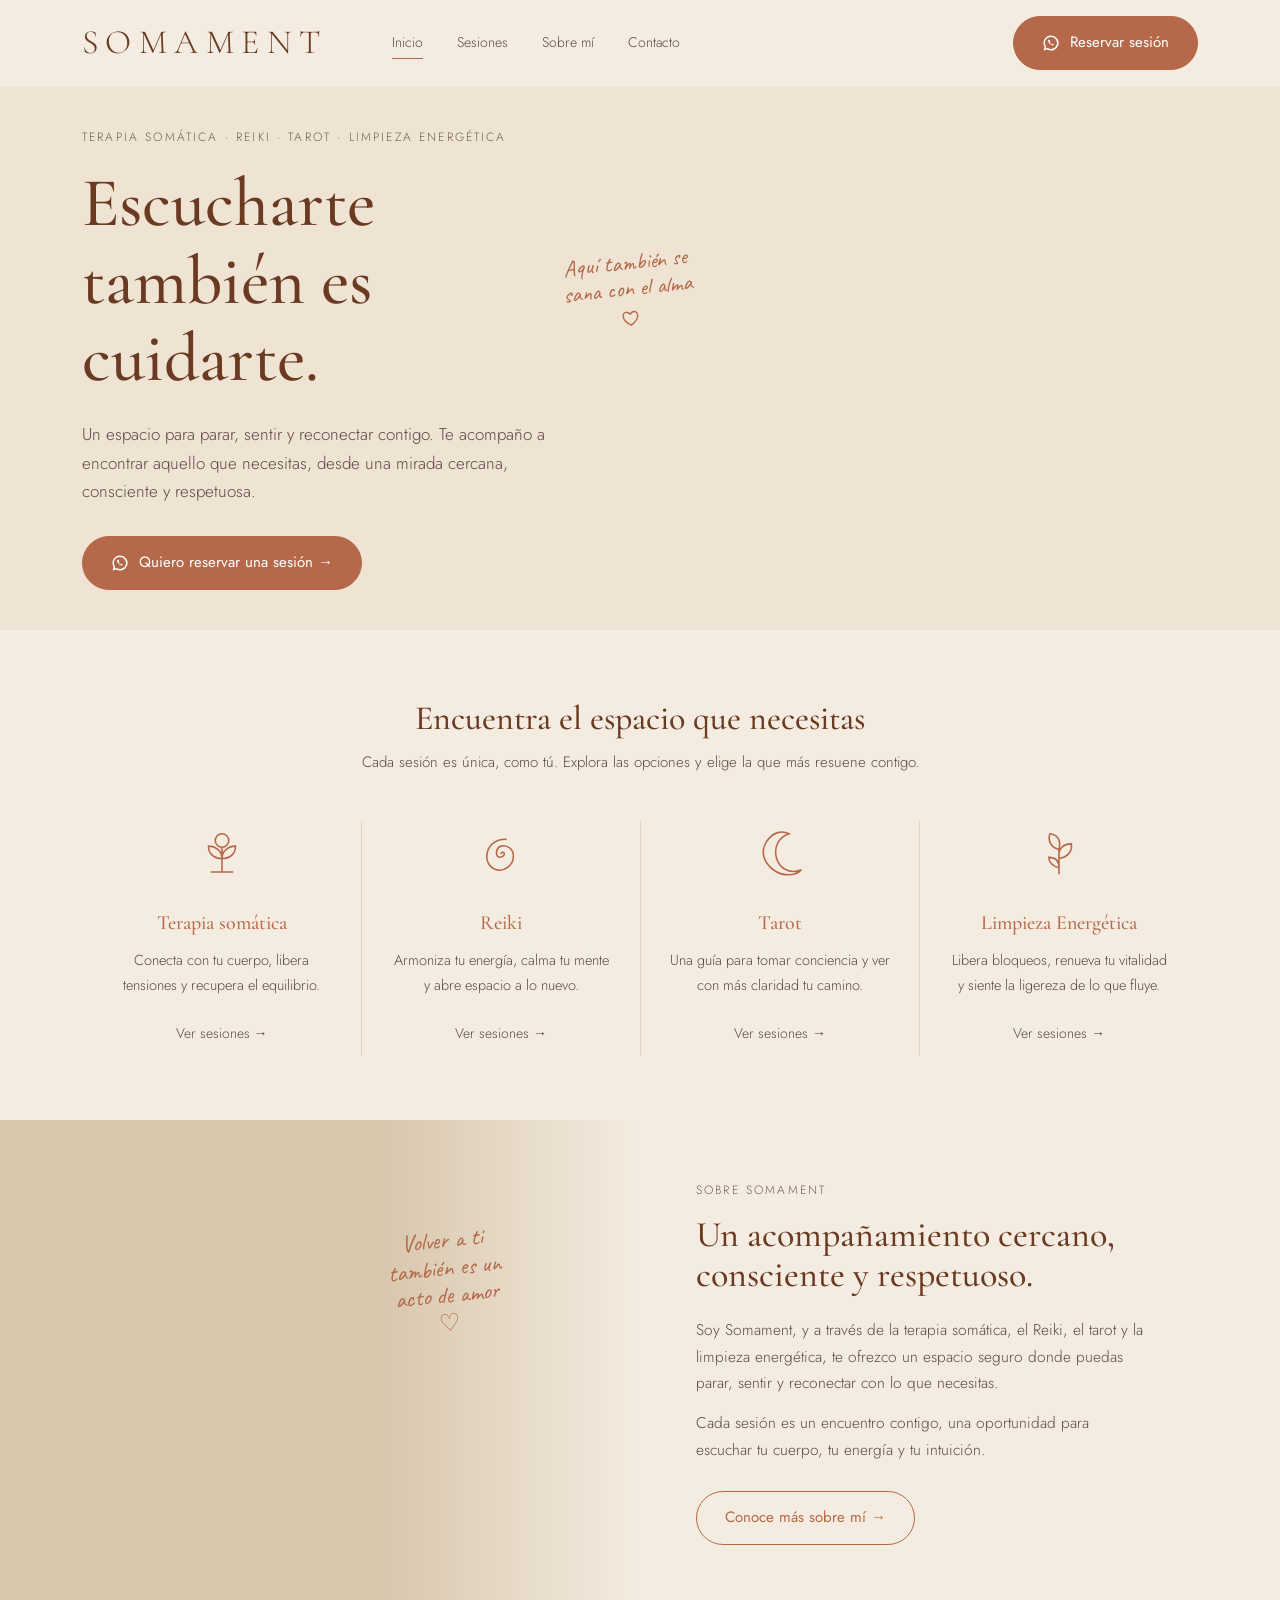
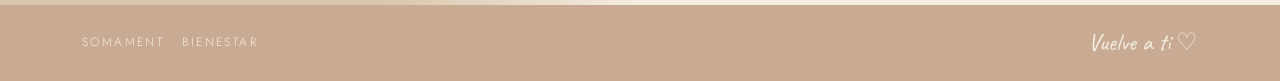
==== index.html @ cbf7655a "Add files via upload" ====
<!DOCTYPE html>
<html lang="es">
<head>
  <meta charset="utf-8">
  <meta name="viewport" content="width=device-width, initial-scale=1">
  <title>Somament</title>
  <link rel="preconnect" href="https://fonts.googleapis.com">
  <link href="https://fonts.googleapis.com/css2?family=Caveat:wght@400;500&family=Cormorant+Garamond:ital,wght@0,400;0,500;1,400&family=Jost:wght@300;400&display=swap" rel="stylesheet">
  <link rel="stylesheet" href="style.css">
</head>
<body class="page-home" data-page="home">
  <header class="site-header" id="header"></header>
  <main id="app"></main>
  <footer class="site-footer" id="footer"></footer>
  <script src="content.js"></script>
  <script src="site.js"></script>
</body>
</html>
---- style.css ----
/* ========= COLORS & FONTS - change here to restyle everything ========= */
:root {
  --bg: #f4ece0;
  --bg-soft: #efe3d3;
  --text: #5b4a40;
  --heading: #6a3a22;
  --accent: #b5694a;          /* buttons & links (home, terracotta) */
  --accent-dark: #9a5438;
  --line: #e2d3c0;
  --font-serif: "Cormorant Garamond", Georgia, serif;
  --font-sans: "Jost", "Helvetica Neue", Arial, sans-serif;
  --font-script: "Caveat", cursive;
}
/* The session pages use the green theme */
body.page-session, body.page-about, body.page-contact {
  --bg: #f6f0e3;
  --bg-soft: #efe6d6;
  --heading: #4a4a3a;
  --accent: #5f6140;
  --accent-dark: #4a4c30;
  --line: #ddd2bd;
}

* { box-sizing: border-box; margin: 0; padding: 0; }
html { scroll-behavior: smooth; }
body { background: var(--bg); color: var(--text); font-family: var(--font-sans); font-weight: 300; line-height: 1.7; font-size: 16px; }
img { max-width: 100%; display: block; }
a { color: inherit; text-decoration: none; }
h1, h2, h3 { font-family: var(--font-serif); font-weight: 500; color: var(--heading); line-height: 1.12; }
.wrap { max-width: 1180px; margin: 0 auto; padding: 0 32px; }
.eyebrow { font-size: 12px; letter-spacing: .18em; text-transform: uppercase; opacity: .85; }
.script { font-family: var(--font-script); color: var(--accent); }

/* ---------- Header ---------- */
.site-header { background: var(--bg); position: sticky; top: 0; z-index: 20; border-bottom: 1px solid transparent; }
.site-header .wrap { display: flex; align-items: center; justify-content: space-between; height: 86px; gap: 24px; }
.logo { font-family: var(--font-serif); color: var(--heading); font-size: 34px; letter-spacing: .22em; line-height: 1; }
.logo small { display: block; font-family: var(--font-sans); font-size: 11px; letter-spacing: .2em; margin-top: 4px; opacity: .8; }
.nav { display: flex; gap: 34px; flex: 1; margin-left: 40px; }
.nav a { font-size: 14px; padding: 4px 0; border-bottom: 1px solid transparent; }
.nav a.active, .nav a:hover { border-color: var(--accent); }
.menu-toggle { display: none; background: none; border: 0; font-size: 28px; color: var(--heading); cursor: pointer; }

/* ---------- Buttons ---------- */
.btn { display: inline-flex; align-items: center; gap: 10px; background: var(--accent); color: #fff; padding: 13px 28px; border-radius: 999px; font-size: 15px; font-weight: 400; border: 1px solid var(--accent); transition: background .2s; cursor: pointer; }
.btn:hover { background: var(--accent-dark); }
.btn svg { width: 18px; height: 18px; fill: currentColor; }
.btn.outline { background: transparent; color: var(--accent); }
.btn.outline:hover { background: var(--accent); color: #fff; }

/* ---------- Hero ---------- */
.hero { position: relative; overflow: hidden; background: var(--bg-soft); }
.hero .wrap { display: grid; grid-template-columns: 1fr 1fr; align-items: center; min-height: 540px; position: relative; z-index: 2; }
.hero-text { padding: 40px 0; max-width: 520px; }
.hero h1 { font-size: clamp(40px, 5.4vw, 74px); margin: 18px 0 22px; }
body.page-session .hero h1 { font-size: clamp(34px, 4vw, 54px); }
.hero p { font-size: 17px; max-width: 470px; margin-bottom: 30px; }
.hero-img { position: absolute; top: 0; right: 0; bottom: 0; width: 62%; background-size: cover; background-position: center top; background-color: #d9c7ae; z-index: 1; }
.hero-img::before { content: ""; position: absolute; inset: 0; background: linear-gradient(90deg, var(--bg-soft) 0%, rgba(239,227,211,0) 45%); }
.hero-quote { position: absolute; right: 7%; top: 28%; width: 130px; text-align: center; font-size: 23px; line-height: 1.15; transform: rotate(-6deg); z-index: 3; }
.hero-quote svg { width: 22px; height: 22px; stroke: currentColor; fill: none; stroke-width: 1.5; margin-top: 4px; }

/* Hero image modes (set "imageStyle" in content.js) */
.hero.has-bg { background-size: cover; background-position: center; }
/* "full": the picture is one wide photo that fills the whole hero */
.hero.style-full .hero-img { width: 100%; background-position: center right; }
.hero.style-full .hero-img::before { display: none; }
/* "cutout": a woman PNG with transparent background, placed over the background */
.hero.style-cutout .hero-img { width: 56%; background-color: transparent; background-size: contain; background-repeat: no-repeat; background-position: 55% bottom; }
.hero.style-cutout .hero-img::before { display: none; }
.hero.style-cutout .hero-quote { right: auto; left: 44%; top: 30%; }
@media (max-width: 860px) {
  .hero.style-full .hero-img { height: 340px; background-position: 75% center; }
  .hero.style-cutout .hero-img { width: 100%; height: 360px; background-position: center bottom; }
}

/* ---------- Home: session cards ---------- */
.sessions { padding: 70px 0 64px; text-align: center; }
.sessions h2 { font-size: 34px; }
.sessions .sub { font-size: 15px; margin: 12px 0 46px; }
.cards { display: grid; grid-template-columns: repeat(auto-fit, minmax(210px, 1fr)); }
.card { padding: 6px 28px 10px; border-left: 1px solid var(--line); text-align: center; }
.card:first-child { border-left: 0; }
.card .icon svg { width: 54px; height: 54px; stroke: var(--accent); fill: none; stroke-width: 1.4; margin: 0 auto 22px; }
.card h3 { font-size: 20px; color: var(--accent); margin-bottom: 14px; }
.card p { font-size: 14.5px; margin-bottom: 22px; }
.card a { font-size: 14px; }
.card a:hover { color: var(--accent); }

/* ---------- About block ---------- */
.about { display: grid; grid-template-columns: 1fr 1fr; min-height: 420px; }
.about-img { background-size: cover; background-position: center; background-color: #d9c7ae; position: relative; }
.about-img::after { content: ""; position: absolute; inset: 0; background: linear-gradient(90deg, rgba(244,236,224,0) 60%, var(--bg) 100%); }
.about-img .script { position: absolute; left: 58%; top: 22%; width: 150px; font-size: 24px; line-height: 1.15; text-align: center; transform: rotate(-6deg); z-index: 2; }
.about-text { padding: 60px 56px; align-self: center; max-width: 560px; }
.about-text h2 { font-size: 36px; margin: 14px 0 22px; }
.about-text p { margin-bottom: 14px; font-size: 15.5px; }
.about-text .btn { margin-top: 14px; }

/* ---------- Session page ---------- */
.session { padding: 56px 0; }
.session .wrap { display: grid; grid-template-columns: 1fr 1fr; gap: 56px; align-items: center; }
.session-img { height: 100%; min-height: 380px; max-height: 480px; border-radius: 4px; background-size: cover; background-position: center; background-color: #d9c7ae; }
.session h2 { font-size: 44px; margin: 8px 0 14px; }
.session .quote { font-family: var(--font-serif); font-style: italic; font-size: 20px; color: var(--heading); opacity: .85; margin-bottom: 20px; line-height: 1.35; }
.session p { margin-bottom: 14px; font-size: 15.5px; }
.meta { display: flex; gap: 28px; align-items: center; padding: 14px 0; margin: 8px 0; border-bottom: 1px solid var(--line); font-size: 14px; }
.meta span { display: inline-flex; align-items: center; gap: 8px; }
.meta svg { width: 18px; height: 18px; stroke: var(--accent); fill: none; stroke-width: 1.4; }
.prices { font-size: 18px; margin: 14px 0 18px; }
.prices b { font-weight: 500; color: var(--heading); }
.prices .dot { margin: 0 12px; }
.special { display: flex; gap: 12px; align-items: flex-start; font-size: 13.5px; margin-top: 18px; max-width: 460px; }
.special svg { width: 26px; height: 26px; flex: none; stroke: var(--accent); fill: none; stroke-width: 1.3; }

/* ---------- About band (session pages) ---------- */
.band { background: var(--bg-soft); }
.band .wrap { display: grid; grid-template-columns: 1fr 1.3fr; gap: 0; align-items: stretch; padding: 0; max-width: none; }
.band-img { min-height: 270px; background-size: cover; background-position: center; background-color: #d9c7ae; }
.band-body { display: grid; grid-template-columns: 1.4fr 1fr; gap: 40px; padding: 40px 56px; align-items: center; }
.band-body h2 { font-size: 34px; margin: 6px 0 12px; }
.band-body p { font-size: 14px; margin-bottom: 10px; }
.band-body .script { font-size: 22px; margin-top: 10px; line-height: 1.2; }
.highlights { border-left: 1px solid var(--line); padding-left: 36px; display: grid; gap: 22px; }
.highlights div { display: flex; align-items: center; gap: 14px; font-size: 13.5px; line-height: 1.3; }
.highlights svg { width: 36px; height: 36px; flex: none; stroke: var(--accent); fill: none; stroke-width: 1.3; }

/* ---------- Text pages ---------- */
.page { padding: 80px 0; }
.page .narrow { max-width: 720px; }
.page h1 { font-size: 50px; margin-bottom: 20px; }
.page p { margin-bottom: 16px; font-size: 17px; }
.page .links { display: flex; gap: 16px; flex-wrap: wrap; margin-top: 28px; }

/* ---------- Footer ---------- */
.site-footer { background: #9a9c7c; color: #f4efe2; }
body:not(.page-session):not(.page-about):not(.page-contact) .site-footer { background: #c9ab93; }
.site-footer .wrap { display: flex; justify-content: space-between; align-items: center; height: 76px; }
.site-footer .txt { font-size: 12px; letter-spacing: .2em; }
.site-footer .script { color: #f4efe2; font-size: 24px; }

/* ---------- Mobile ---------- */
@media (max-width: 860px) {
  .wrap { padding: 0 20px; }
  .menu-toggle { display: block; }
  .nav { display: none; position: absolute; top: 86px; left: 0; right: 0; background: var(--bg); flex-direction: column; gap: 4px; padding: 16px 24px 24px; margin: 0; border-bottom: 1px solid var(--line); }
  .nav.open { display: flex; }
  .header-book { display: none; }
  .hero .wrap { grid-template-columns: 1fr; min-height: 0; }
  .hero { display: flex; flex-direction: column-reverse; }
  .hero-img { position: relative; width: 100%; height: 320px; }
  .hero-img::before { background: linear-gradient(0deg, var(--bg-soft) 0%, rgba(0,0,0,0) 40%); }
  .hero-quote { display: none; }
  .about, .session .wrap, .band .wrap, .band-body { grid-template-columns: 1fr; }
  .about-img { min-height: 300px; }
  .about-text, .band-body { padding: 36px 24px; }
  .card { border-left: 0; border-top: 1px solid var(--line); padding: 28px 10px; }
  .card:first-child { border-top: 0; }
  .highlights { border-left: 0; padding-left: 0; }
  .session { padding: 36px 0; }
  .session h2 { font-size: 36px; }
}
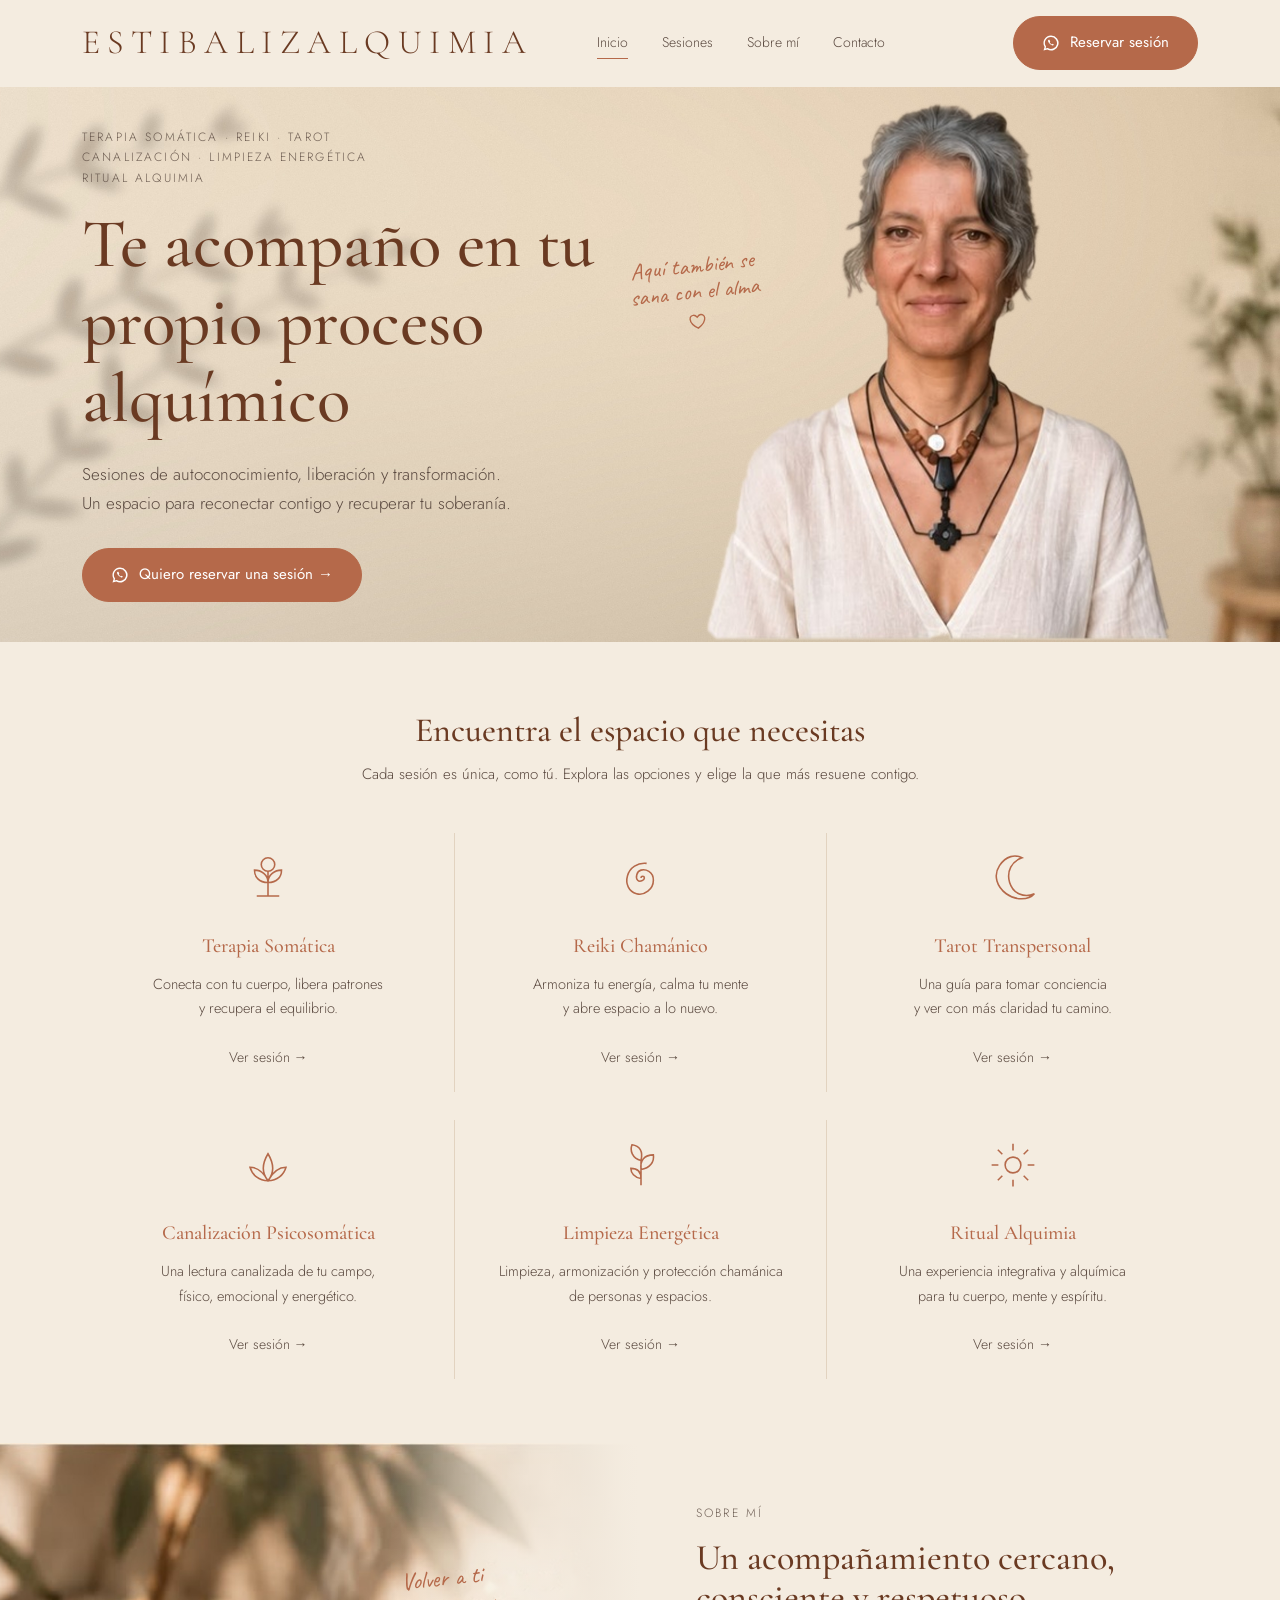
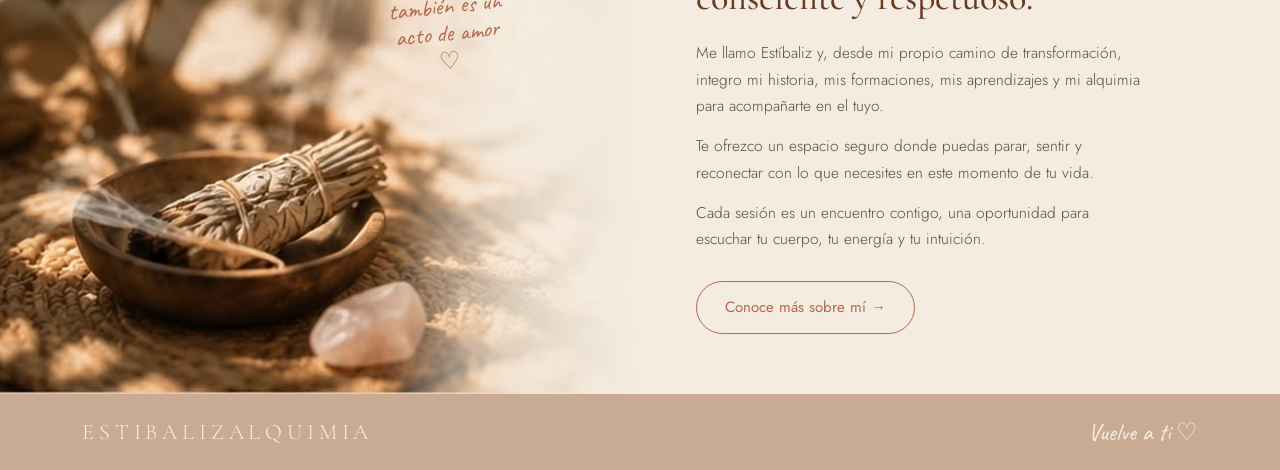
==== commit e1f2134a: "Add files via upload" ====
--- a/index.html
+++ b/index.html
@@ -3,7 +3,7 @@
 <head>
   <meta charset="utf-8">
   <meta name="viewport" content="width=device-width, initial-scale=1">
-  <title>Somament</title>
+  <title>ESTIBALIZALQUIMIA</title>
   <link rel="preconnect" href="https://fonts.googleapis.com">
   <link href="https://fonts.googleapis.com/css2?family=Caveat:wght@400;500&family=Cormorant+Garamond:ital,wght@0,400;0,500;1,400&family=Jost:wght@300;400&display=swap" rel="stylesheet">
   <link rel="stylesheet" href="style.css">
--- a/style.css
+++ b/style.css
@@ -53,7 +53,7 @@
 .hero .wrap { display: grid; grid-template-columns: 1fr 1fr; align-items: center; min-height: 540px; position: relative; z-index: 2; }
 .hero-text { padding: 40px 0; max-width: 520px; }
 .hero h1 { font-size: clamp(40px, 5.4vw, 74px); margin: 18px 0 22px; }
-body.page-session .hero h1 { font-size: clamp(34px, 4vw, 54px); }
+body.page-session .hero h1, body.page-about .hero h1 { font-size: clamp(34px, 4vw, 54px); }
 .hero p { font-size: 17px; max-width: 470px; margin-bottom: 30px; }
 .hero-img { position: absolute; top: 0; right: 0; bottom: 0; width: 62%; background-size: cover; background-position: center top; background-color: #d9c7ae; z-index: 1; }
 .hero-img::before { content: ""; position: absolute; inset: 0; background: linear-gradient(90deg, var(--bg-soft) 0%, rgba(239,227,211,0) 45%); }
@@ -68,24 +68,37 @@
 /* "cutout": a woman PNG with transparent background, placed over the background */
 .hero.style-cutout .hero-img { width: 56%; background-color: transparent; background-size: contain; background-repeat: no-repeat; background-position: 55% bottom; }
 .hero.style-cutout .hero-img::before { display: none; }
-.hero.style-cutout .hero-quote { right: auto; left: 44%; top: 30%; }
+.hero.style-cutout .hero-quote { right: auto; left: max(44%, calc(50% - 10px)); top: 30%; }
 @media (max-width: 860px) {
   .hero.style-full .hero-img { height: 340px; background-position: 75% center; }
   .hero.style-cutout .hero-img { width: 100%; height: 360px; background-position: center bottom; }
 }
 
+/* "Sobre mí" page: the banner photo is shown whole (not cropped), on the right */
+body.page-about .hero-img { background-size: contain; background-repeat: no-repeat; background-color: transparent; }
+body.page-about .hero-img::before { background: linear-gradient(90deg, var(--bg-soft) 0%, rgba(239,230,214,0) 22%); }
+@media (max-width: 860px) { body.page-about .hero-img::before { background: linear-gradient(0deg, var(--bg-soft) 0%, rgba(0,0,0,0) 15%); } }
+
 /* ---------- Home: session cards ---------- */
 .sessions { padding: 70px 0 64px; text-align: center; }
 .sessions h2 { font-size: 34px; }
 .sessions .sub { font-size: 15px; margin: 12px 0 46px; }
-.cards { display: grid; grid-template-columns: repeat(auto-fit, minmax(210px, 1fr)); }
-.card { padding: 6px 28px 10px; border-left: 1px solid var(--line); text-align: center; }
-.card:first-child { border-left: 0; }
+.cards { display: grid; grid-template-columns: repeat(3, 1fr); row-gap: 28px; }
+.card { display: block; padding: 18px 28px 22px; border-left: 1px solid var(--line); text-align: center; transition: background .25s; }
+.card:nth-child(3n+1) { border-left: 0; }
 .card .icon svg { width: 54px; height: 54px; stroke: var(--accent); fill: none; stroke-width: 1.4; margin: 0 auto 22px; }
 .card h3 { font-size: 20px; color: var(--accent); margin-bottom: 14px; }
 .card p { font-size: 14.5px; margin-bottom: 22px; }
-.card a { font-size: 14px; }
-.card a:hover { color: var(--accent); }
+.card .more { display: inline-block; font-size: 14px; transition: transform .25s, color .25s; }
+/* the whole card is one link */
+.card:hover, .card:focus-visible { background: var(--bg-soft); }
+.card:hover .more, .card:focus-visible .more { color: var(--accent); transform: translateX(4px); }
+.card:focus-visible { outline: 2px solid var(--accent); outline-offset: -2px; }
+@media (max-width: 1000px) {
+  .cards { grid-template-columns: repeat(2, 1fr); }
+  .card:nth-child(3n+1) { border-left: 1px solid var(--line); }
+  .card:nth-child(2n+1) { border-left: 0; }
+}
 
 /* ---------- About block ---------- */
 .about { display: grid; grid-template-columns: 1fr 1fr; min-height: 420px; }
@@ -100,11 +113,12 @@
 /* ---------- Session page ---------- */
 .session { padding: 56px 0; }
 .session .wrap { display: grid; grid-template-columns: 1fr 1fr; gap: 56px; align-items: center; }
-.session-img { height: 100%; min-height: 380px; max-height: 480px; border-radius: 4px; background-size: cover; background-position: center; background-color: #d9c7ae; }
+.session-img { align-self: stretch; min-height: 380px; max-height: 820px; border-radius: 4px; background-size: cover; background-position: center; background-color: #d9c7ae; }
+.session.flip .session-img { order: 2; }
 .session h2 { font-size: 44px; margin: 8px 0 14px; }
 .session .quote { font-family: var(--font-serif); font-style: italic; font-size: 20px; color: var(--heading); opacity: .85; margin-bottom: 20px; line-height: 1.35; }
 .session p { margin-bottom: 14px; font-size: 15.5px; }
-.meta { display: flex; gap: 28px; align-items: center; padding: 14px 0; margin: 8px 0; border-bottom: 1px solid var(--line); font-size: 14px; }
+.meta { display: flex; flex-wrap: wrap; gap: 6px 28px; align-items: center; padding: 14px 0; margin: 8px 0; border-bottom: 1px solid var(--line); font-size: 14px; }
 .meta span { display: inline-flex; align-items: center; gap: 8px; }
 .meta svg { width: 18px; height: 18px; stroke: var(--accent); fill: none; stroke-width: 1.4; }
 .prices { font-size: 18px; margin: 14px 0 18px; }
@@ -112,6 +126,14 @@
 .prices .dot { margin: 0 12px; }
 .special { display: flex; gap: 12px; align-items: flex-start; font-size: 13.5px; margin-top: 18px; max-width: 460px; }
 .special svg { width: 26px; height: 26px; flex: none; stroke: var(--accent); fill: none; stroke-width: 1.3; }
+/* extra elements of the service texts */
+.session strong { font-weight: 400; color: var(--heading); }
+.points { list-style: none; margin: 2px 0 18px; }
+.points li { position: relative; padding-left: 20px; margin-bottom: 9px; font-size: 15.5px; }
+.points li::before { content: ""; position: absolute; left: 3px; top: .78em; width: 5px; height: 5px; border-radius: 50%; background: var(--accent); }
+.session .quote.closing { margin: 4px 0 18px; }
+.price-extra { font-size: 14px; margin: -8px 0 18px; }
+.note { font-size: 13.5px; margin-top: 12px; max-width: 460px; }
 
 /* ---------- About band (session pages) ---------- */
 .band { background: var(--bg-soft); }
@@ -120,6 +142,7 @@
 .band-body { display: grid; grid-template-columns: 1.4fr 1fr; gap: 40px; padding: 40px 56px; align-items: center; }
 .band-body h2 { font-size: 34px; margin: 6px 0 12px; }
 .band-body p { font-size: 14px; margin-bottom: 10px; }
+.band-body .eyebrow + p { margin-top: 12px; }
 .band-body .script { font-size: 22px; margin-top: 10px; line-height: 1.2; }
 .highlights { border-left: 1px solid var(--line); padding-left: 36px; display: grid; gap: 22px; }
 .highlights div { display: flex; align-items: center; gap: 14px; font-size: 13.5px; line-height: 1.3; }
@@ -136,7 +159,7 @@
 .site-footer { background: #9a9c7c; color: #f4efe2; }
 body:not(.page-session):not(.page-about):not(.page-contact) .site-footer { background: #c9ab93; }
 .site-footer .wrap { display: flex; justify-content: space-between; align-items: center; height: 76px; }
-.site-footer .txt { font-size: 12px; letter-spacing: .2em; }
+.site-footer .txt { font-family: var(--font-serif); font-size: 22px; letter-spacing: .22em; line-height: 1; }
 .site-footer .script { color: #f4efe2; font-size: 24px; }
 
 /* ---------- Mobile ---------- */
@@ -154,9 +177,16 @@
   .about, .session .wrap, .band .wrap, .band-body { grid-template-columns: 1fr; }
   .about-img { min-height: 300px; }
   .about-text, .band-body { padding: 36px 24px; }
-  .card { border-left: 0; border-top: 1px solid var(--line); padding: 28px 10px; }
+  .cards { grid-template-columns: 1fr; row-gap: 0; }
+  .card, .card:nth-child(n) { border-left: 0; border-top: 1px solid var(--line); padding: 28px 10px; }
   .card:first-child { border-top: 0; }
   .highlights { border-left: 0; padding-left: 0; }
   .session { padding: 36px 0; }
+  .session.flip .session-img { order: 0; }
   .session h2 { font-size: 36px; }
 }
+
+/* The logo name is long: make it a bit smaller on narrower screens so the header never overflows */
+@media (max-width: 1150px) { .logo { font-size: 26px; letter-spacing: .14em; } }
+@media (max-width: 860px) { .logo { font-size: 21px; letter-spacing: .1em; } }
+@media (max-width: 860px) { .site-footer .txt { font-size: 16px; letter-spacing: .14em; } }
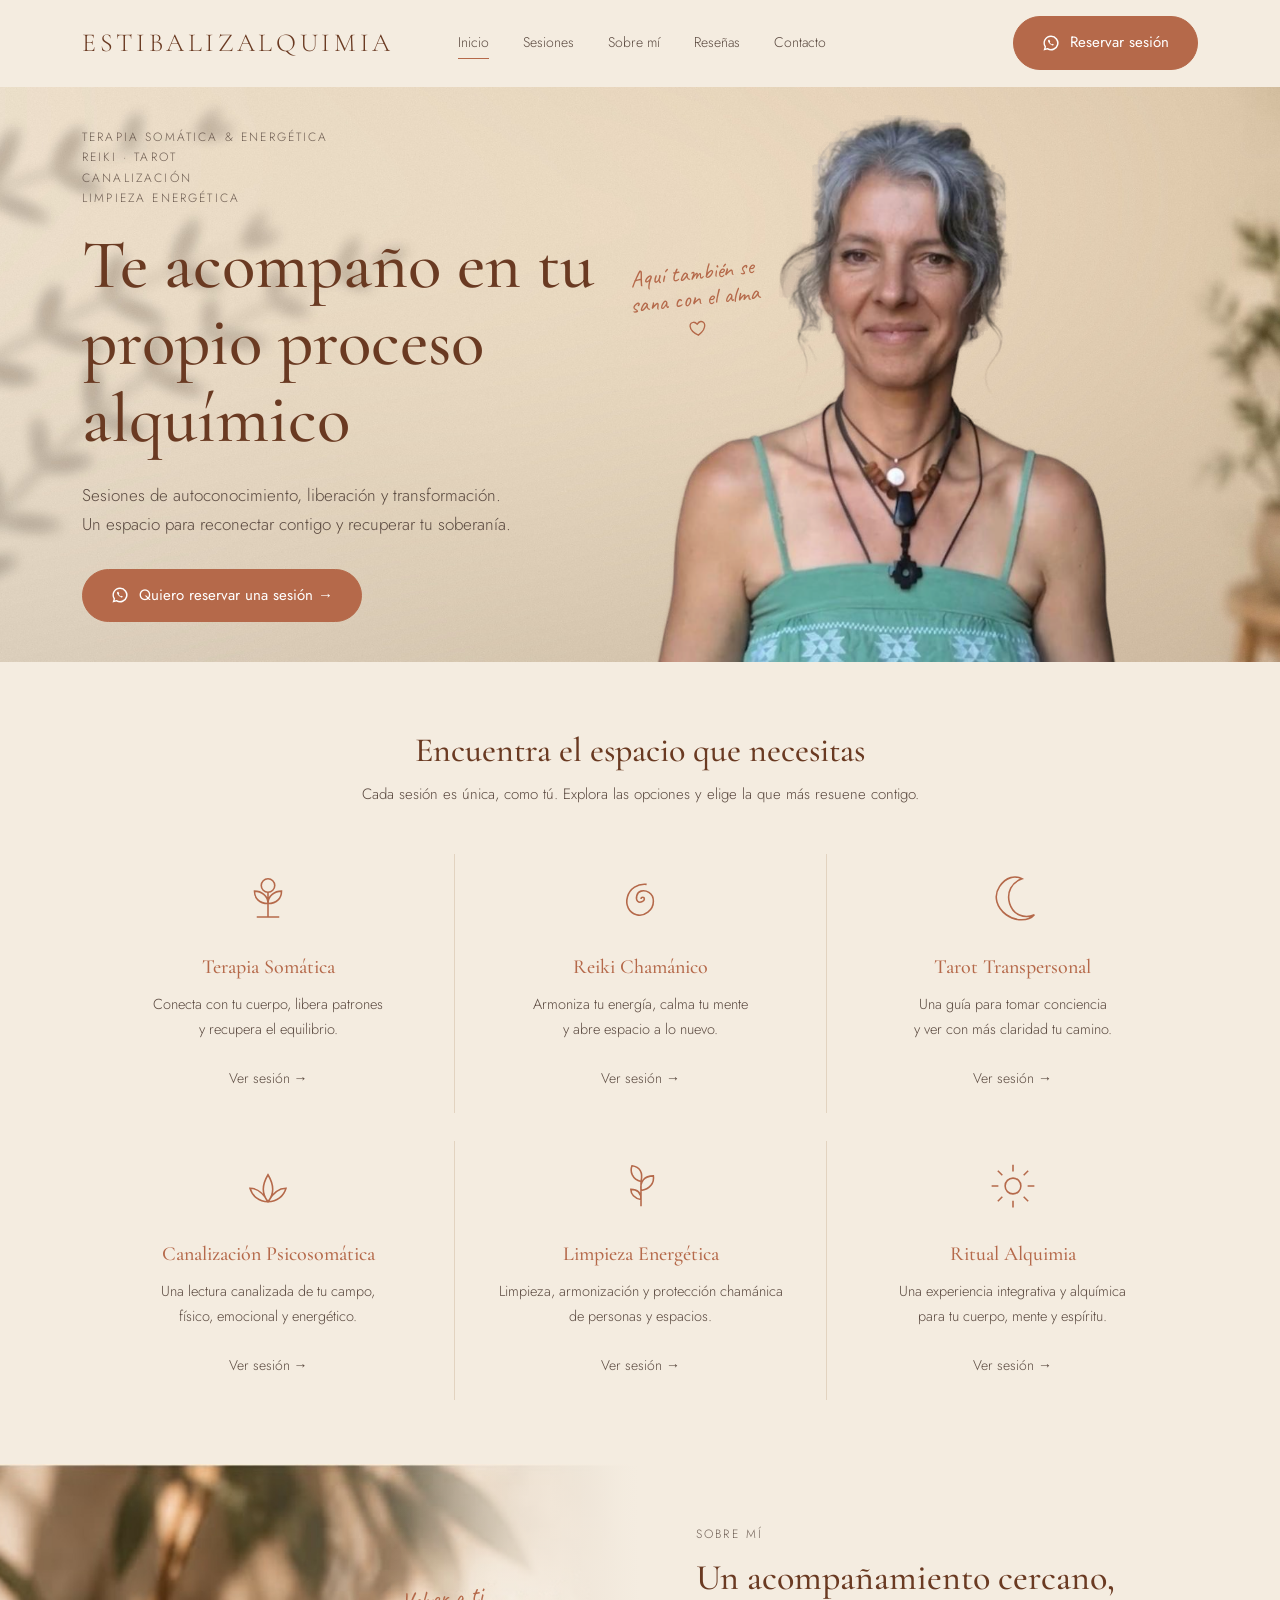
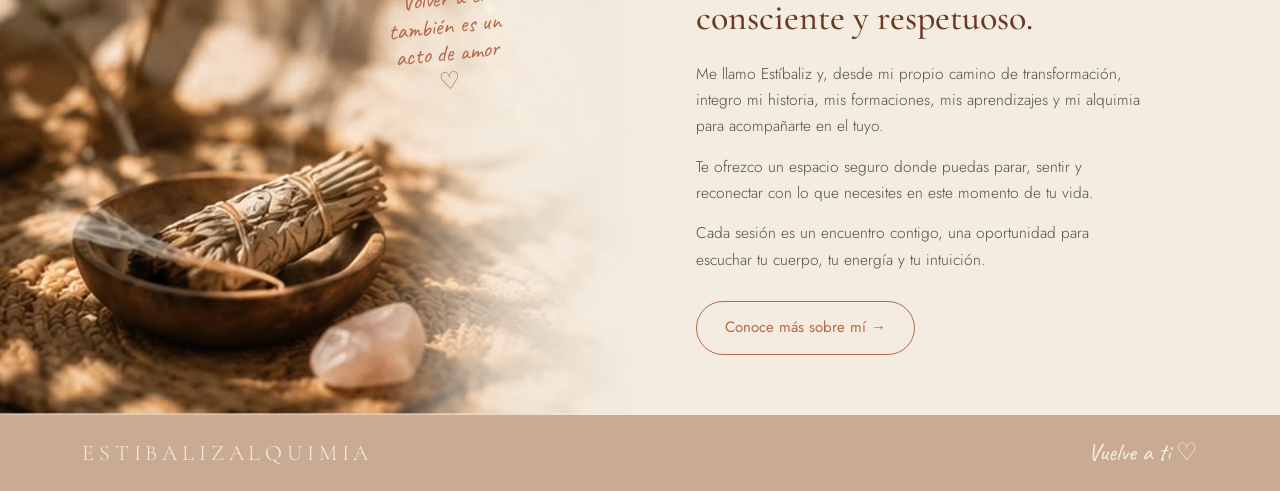
==== commit ac786f03: "Add files via upload" ====
--- a/index.html
+++ b/index.html
@@ -3,7 +3,44 @@
 <head>
   <meta charset="utf-8">
   <meta name="viewport" content="width=device-width, initial-scale=1">
-  <title>ESTIBALIZALQUIMIA</title>
+  <title>Terapia somática, Reiki y Tarot en Barcelona · ESTIBALIZALQUIMIA</title>
+  <meta name="description" content="Terapia somática, reiki chamánico, tarot transpersonal, canalización y limpieza energética en Barcelona (Sant Martí). Sesiones presenciales y online con Estíbaliz.">
+  <link rel="canonical" href="https://estibalizalquimia.es/">
+  <meta property="og:type" content="website">
+  <meta property="og:site_name" content="ESTIBALIZALQUIMIA">
+  <meta property="og:title" content="Terapia somática, Reiki y Tarot en Barcelona · ESTIBALIZALQUIMIA">
+  <meta property="og:description" content="Terapia somática, reiki chamánico, tarot transpersonal, canalización y limpieza energética en Barcelona (Sant Martí). Sesiones presenciales y online con Estíbaliz.">
+  <meta property="og:url" content="https://estibalizalquimia.es/">
+  <meta property="og:image" content="https://estibalizalquimia.es/images/about.jpg">
+  <meta property="og:locale" content="es_ES">
+  <meta name="twitter:card" content="summary_large_image">
+  <script type="application/ld+json">
+{
+  "@context": "https://schema.org",
+  "@type": "LocalBusiness",
+  "name": "EstibalizAlquimia · Terapia somática y energética",
+  "url": "https://estibalizalquimia.es/",
+  "image": "https://estibalizalquimia.es/images/about.jpg",
+  "telephone": "+34622035176",
+  "description": "Terapia somática, reiki chamánico, tarot transpersonal, canalización psicosomática, limpieza energética y ritual alquimia en Barcelona.",
+  "address": {
+    "@type": "PostalAddress",
+    "streetAddress": "Carrer de Pujades, 27, esc. izq. 6º 1ª",
+    "postalCode": "08018",
+    "addressLocality": "Barcelona",
+    "addressCountry": "ES"
+  },
+  "geo": {
+    "@type": "GeoCoordinates",
+    "latitude": 41.3942239,
+    "longitude": 2.1903321
+  },
+  "areaServed": "Barcelona",
+  "sameAs": [
+    "https://www.instagram.com/estibalizalquimia"
+  ]
+}
+  </script>
   <link rel="preconnect" href="https://fonts.googleapis.com">
   <link href="https://fonts.googleapis.com/css2?family=Caveat:wght@400;500&family=Cormorant+Garamond:ital,wght@0,400;0,500;1,400&family=Jost:wght@300;400&display=swap" rel="stylesheet">
   <link rel="stylesheet" href="style.css">
--- a/style.css
+++ b/style.css
@@ -12,7 +12,7 @@
   --font-script: "Caveat", cursive;
 }
 /* The session pages use the green theme */
-body.page-session, body.page-about, body.page-contact {
+body.page-session, body.page-about, body.page-contact, body.page-reviews {
   --bg: #f6f0e3;
   --bg-soft: #efe6d6;
   --heading: #4a4a3a;
@@ -37,8 +37,10 @@
 .logo { font-family: var(--font-serif); color: var(--heading); font-size: 34px; letter-spacing: .22em; line-height: 1; }
 .logo small { display: block; font-family: var(--font-sans); font-size: 11px; letter-spacing: .2em; margin-top: 4px; opacity: .8; }
 .nav { display: flex; gap: 34px; flex: 1; margin-left: 40px; }
+.nav a, .header-book { white-space: nowrap; }
 .nav a { font-size: 14px; padding: 4px 0; border-bottom: 1px solid transparent; }
 .nav a.active, .nav a:hover { border-color: var(--accent); }
+@media (min-width: 861px) and (max-width: 1100px) { .nav { gap: 18px; margin-left: 18px; } .header-book { padding: 11px 16px; } }   /* 5 menu items need a bit less space */
 .menu-toggle { display: none; background: none; border: 0; font-size: 28px; color: var(--heading); cursor: pointer; }
 
 /* ---------- Buttons ---------- */
@@ -66,7 +68,7 @@
 .hero.style-full .hero-img { width: 100%; background-position: center right; }
 .hero.style-full .hero-img::before { display: none; }
 /* "cutout": a woman PNG with transparent background, placed over the background */
-.hero.style-cutout .hero-img { width: 56%; background-color: transparent; background-size: contain; background-repeat: no-repeat; background-position: 55% bottom; }
+.hero.style-cutout .hero-img { width: 64%; background-color: transparent; background-size: auto 125%; background-repeat: no-repeat; background-position: 62% bottom; }   /* 125% = woman bigger than the banner height (the empty space above her head is cut off); raise/lower this number to resize */
 .hero.style-cutout .hero-img::before { display: none; }
 .hero.style-cutout .hero-quote { right: auto; left: max(44%, calc(50% - 10px)); top: 30%; }
 @media (max-width: 860px) {
@@ -155,6 +157,28 @@
 .page p { margin-bottom: 16px; font-size: 17px; }
 .page .links { display: flex; gap: 16px; flex-wrap: wrap; margin-top: 28px; }
 
+/* Reseñas page */
+.reviews-head { max-width: 720px; margin-bottom: 40px; }
+.reviews-summary { display: flex; align-items: center; gap: 12px; font-size: 16px; color: var(--accent); }
+.stars { color: #c9a24a; letter-spacing: .12em; font-size: 17px; }
+.reviews { columns: 3 300px; column-gap: 24px; }
+.review { break-inside: avoid; margin: 0 0 24px; padding: 26px 26px 22px; background: var(--bg-soft); border: 1px solid var(--line); border-radius: 4px; }
+.review blockquote { margin: 12px 0 18px; font-family: var(--font-serif); font-size: 19px; line-height: 1.55; color: var(--heading); }
+.review figcaption { font-size: 14px; display: flex; flex-direction: column; }
+.review figcaption strong { font-weight: 400; color: var(--accent); }
+.review figcaption span { color: #8a8470; font-size: 13px; }
+.reviews-foot { margin-top: 20px; text-align: center; }
+.reviews-foot .note { font-size: 14px; color: #8a8470; margin-bottom: 18px; }
+
+/* Contact page: location + Google map */
+.page .narrow { max-width: 720px; }
+.location { margin-top: 56px; padding-top: 44px; border-top: 1px solid var(--line); }
+.location h2 { font-size: 34px; margin-bottom: 12px; }
+.location .address { display: flex; gap: 10px; align-items: flex-start; font-size: 16px; margin-bottom: 20px; }
+.location .address svg { width: 20px; height: 20px; flex: none; margin-top: 4px; stroke: var(--accent); fill: none; stroke-width: 1.4; }
+.location .map { display: block; width: 100%; height: 380px; border: 0; border-radius: 4px; background: #d9c7ae; margin-bottom: 20px; }
+@media (max-width: 860px) { .location .map { height: 300px; } }
+
 /* ---------- Footer ---------- */
 .site-footer { background: #9a9c7c; color: #f4efe2; }
 body:not(.page-session):not(.page-about):not(.page-contact) .site-footer { background: #c9ab93; }
@@ -187,6 +211,7 @@
 }
 
 /* The logo name is long: make it a bit smaller on narrower screens so the header never overflows */
-@media (max-width: 1150px) { .logo { font-size: 26px; letter-spacing: .14em; } }
+@media (max-width: 1300px) { .logo { font-size: 26px; letter-spacing: .14em; } }
+@media (min-width: 861px) and (max-width: 1000px) { .logo { font-size: 19px; letter-spacing: .08em; } }
 @media (max-width: 860px) { .logo { font-size: 21px; letter-spacing: .1em; } }
 @media (max-width: 860px) { .site-footer .txt { font-size: 16px; letter-spacing: .14em; } }
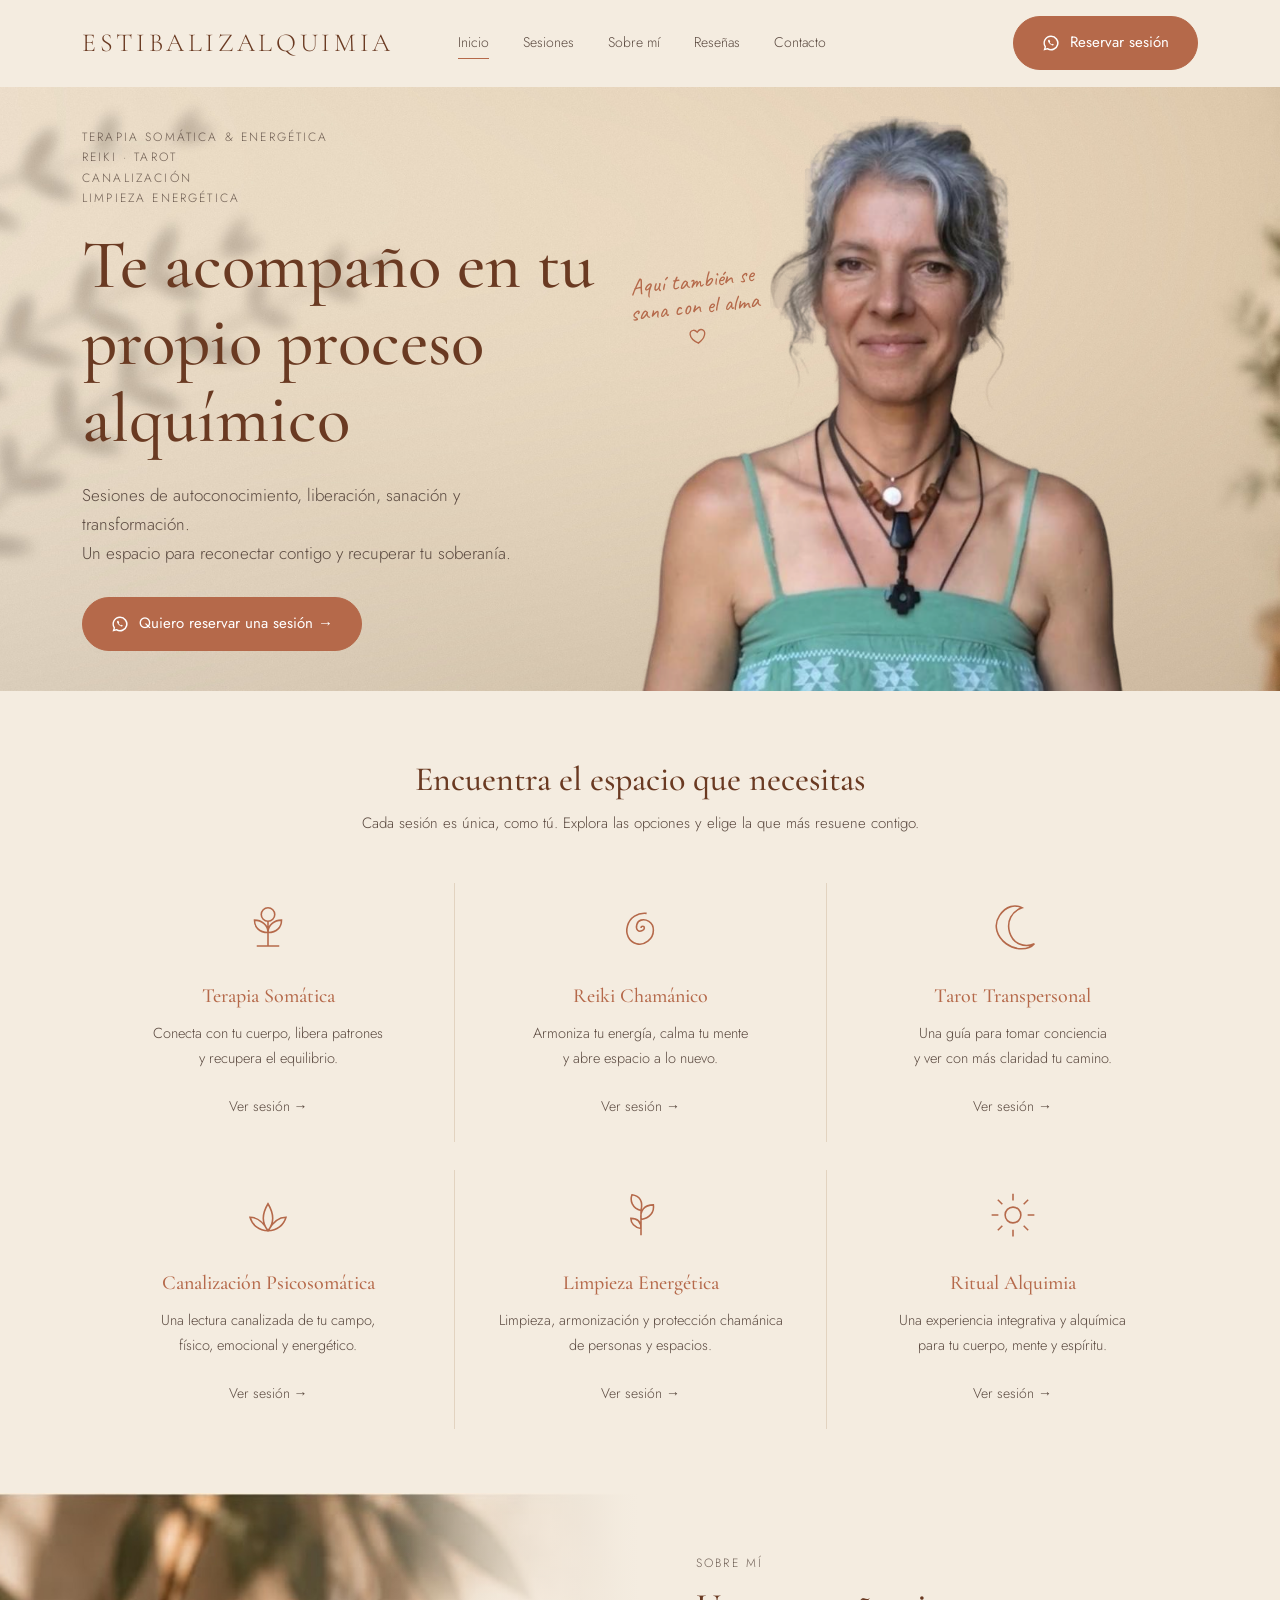
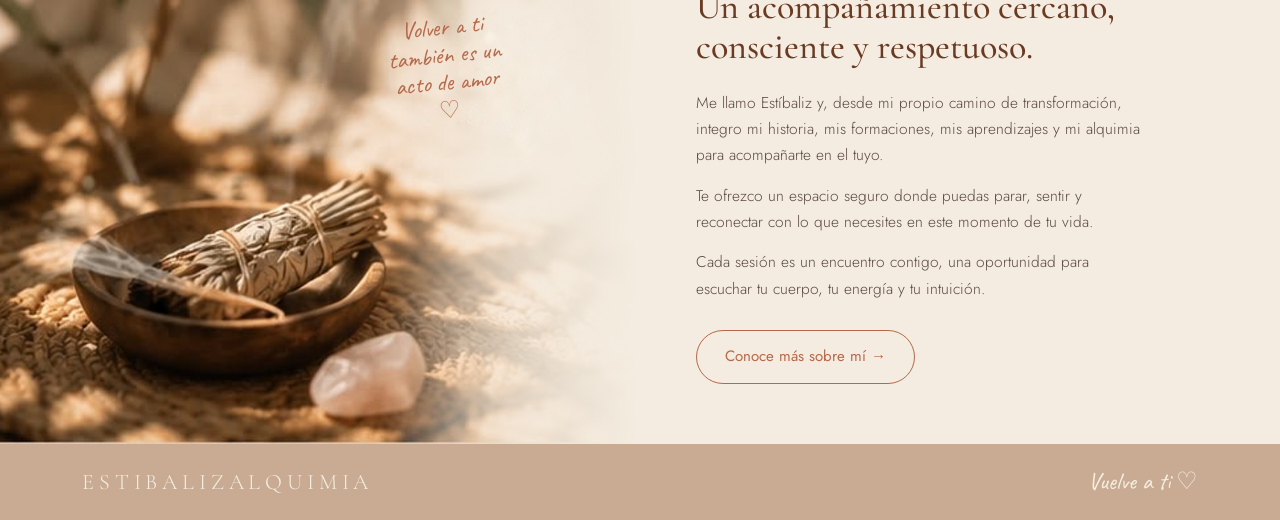
==== commit 24741298: "Add files via upload" ====
--- a/index.html
+++ b/index.html
@@ -46,9 +46,78 @@
   <link rel="stylesheet" href="style.css">
 </head>
 <body class="page-home" data-page="home">
-  <header class="site-header" id="header"></header>
-  <main id="app"></main>
-  <footer class="site-footer" id="footer"></footer>
+  <header class="site-header" id="header">
+      <div class="wrap">
+        <a href="index.html" class="logo">ESTIBALIZALQUIMIA</a>
+        <nav class="nav" id="nav"><a href="index.html" class="active">Inicio</a><a href="index.html#sesiones" class="">Sesiones</a><a href="sobre-mi.html" class="">Sobre mí</a><a href="resenas.html" class="">Reseñas</a><a href="contacto.html" class="">Contacto</a></nav>
+        <a class="btn header-book" href="https://wa.me/34622035176?text=Hola%2C%20quiero%20reservar%20una%20sesi%C3%B3n" target="_blank" rel="noopener"><svg viewBox="0 0 24 24"><path d="M12 2a10 10 0 00-8.5 15.2L2 22l5-1.4A10 10 0 1012 2zm0 2a8 8 0 11-4.2 14.8l-.4-.2-2.6.7.7-2.5-.3-.4A8 8 0 0112 4zM9 7.5c-.3 0-.6.4-.8.8-.5 1 0 2.300 1.100 3.700 1.300 1.700 2.900 2.800 4.500 3.200.9.200 1.800-.4 2-1.200l-1.800-.9-.8.800c-1.200-.5-2.300-1.600-2.900-2.800l.7-.8-.8-2c-.2-.5-.5-.5-1.200-.5z"></path></svg>Reservar sesión</a>
+        <button class="menu-toggle" aria-label="Menu" onclick="document.getElementById('nav').classList.toggle('open')">☰</button>
+      </div></header>
+  <main id="app">
+    <section class="hero style-cutout has-bg" style="background-image:url('images/hero-background.jpg')">
+      <div class="wrap"><div class="hero-text">
+        <div class="eyebrow">TERAPIA SOMÁTICA &amp; ENERGÉTICA<br>REIKI · TAROT<br>CANALIZACIÓN<br>LIMPIEZA ENERGÉTICA</div>
+        <h1>Te acompaño en tu propio proceso alquímico</h1>
+        <p>Sesiones de autoconocimiento, liberación, sanación y transformación.<br>Un espacio para reconectar contigo y recuperar tu soberanía.</p>
+        <a class="btn" href="https://wa.me/34622035176?text=Hola%2C%20quiero%20reservar%20una%20sesi%C3%B3n" target="_blank" rel="noopener"><svg viewBox="0 0 24 24"><path d="M12 2a10 10 0 00-8.5 15.2L2 22l5-1.4A10 10 0 1012 2zm0 2a8 8 0 11-4.2 14.8l-.4-.2-2.6.7.7-2.5-.3-.4A8 8 0 0112 4zM9 7.5c-.3 0-.6.4-.8.8-.5 1 0 2.300 1.100 3.700 1.300 1.700 2.900 2.800 4.500 3.200.9.200 1.800-.4 2-1.200l-1.800-.9-.8.800c-1.200-.5-2.300-1.600-2.900-2.800l.7-.8-.8-2c-.2-.5-.5-.5-1.200-.5z"></path></svg>Quiero reservar una sesión →</a>
+      </div></div>
+      <div class="hero-img" style="background-image:url('images/woman.png')"></div>
+      <div class="hero-quote script">Aquí también se sana con el alma<br><svg viewBox="0 0 24 24"><path d="M12 20S4 15 4 9.500C4 7 6 5.500 8 5.500c2 0 4 2.500 4 2.500s2-2.500 4-2.500c2 0 4 1.500 4 4C20 15 12 20 12 20z"></path></svg></div>
+    </section>
+    <section class="sessions" id="sesiones"><div class="wrap">
+      <h2>Encuentra el espacio que necesitas</h2>
+      <p class="sub">Cada sesión es única, como tú. Explora las opciones y elige la que más resuene contigo.</p>
+      <div class="cards">
+        
+          <a class="card" href="terapia-somatica-barcelona.html">
+            <div class="icon"><svg viewBox="0 0 48 48"><circle cx="24" cy="12" r="6"></circle><path d="M24 18v22M24 28c-8 0-12-5-12-11 6 0 12 4 12 11zM24 28c8 0 12-5 12-11-6 0-12 4-12 11zM14 40h20"></path></svg></div>
+            <h3>Terapia Somática</h3>
+            <p>Conecta con tu cuerpo, libera patrones<br>y recupera el equilibrio.</p>
+            <span class="more">Ver sesión →</span>
+          </a>
+          <a class="card" href="reiki-chamanico-barcelona.html">
+            <div class="icon"><svg viewBox="0 0 48 48"><path d="M24 24c0-2 3-2 3 0s-4 4-6 2-1-8 3-9 11 1 11 9-8 14-15 12-10-9-8-16 9-12 17-11"></path></svg></div>
+            <h3>Reiki Chamánico</h3>
+            <p>Armoniza tu energía, calma tu mente<br>y abre espacio a lo nuevo.</p>
+            <span class="more">Ver sesión →</span>
+          </a>
+          <a class="card" href="tarot-transpersonal-barcelona.html">
+            <div class="icon"><svg viewBox="0 0 48 48"><path d="M32 6c-9 3-14 12-11 22s13 14 22 10C38 44 26 44 18 38S6 22 12 13 26 3 32 6z"></path></svg></div>
+            <h3>Tarot Transpersonal</h3>
+            <p>Una guía para tomar conciencia<br>y ver con más claridad tu camino.</p>
+            <span class="more">Ver sesión →</span>
+          </a>
+          <a class="card" href="canalizacion-psicosomatica-barcelona.html">
+            <div class="icon"><svg viewBox="0 0 48 48"><path d="M24 38c-8 0-14-5-16-12 6 0 11 3 16 12 5-9 10-12 16-12-2 7-8 12-16 12zM24 38c-5-6-6-14 0-24 6 10 5 18 0 24z"></path></svg></div>
+            <h3>Canalización Psicosomática</h3>
+            <p>Una lectura canalizada de tu campo,<br>físico, emocional y energético.</p>
+            <span class="more">Ver sesión →</span>
+          </a>
+          <a class="card" href="limpieza-energetica-barcelona.html">
+            <div class="icon"><svg viewBox="0 0 48 48"><path d="M24 42V20M24 20c-8-2-10-9-8-14 7 1 10 6 8 14zM24 28c8-1 12-7 11-13-8 0-12 5-11 13zM24 36c-6-1-9-5-9-9 6 0 9 3 9 9z"></path></svg></div>
+            <h3>Limpieza Energética</h3>
+            <p>Limpieza, armonización y protección chamánica<br>de personas y espacios.</p>
+            <span class="more">Ver sesión →</span>
+          </a>
+          <a class="card" href="ritual-alquimia-barcelona.html">
+            <div class="icon"><svg viewBox="0 0 48 48"><circle cx="24" cy="24" r="7"></circle><path d="M24 5v6M24 37v6M5 24h6M37 24h6M10.5 10.5l4 4M33.5 33.5l4 4M37.5 10.5l-4 4M14.5 33.5l-4 4"></path></svg></div>
+            <h3>Ritual Alquimia</h3>
+            <p>Una experiencia integrativa y alquímica<br>para tu cuerpo, mente y espíritu.</p>
+            <span class="more">Ver sesión →</span>
+          </a>
+      </div>
+    </div></section>
+    
+    <section class="about">
+      <div class="about-img" style="background-image:url('images/about.jpg')"><div class="script">Volver a ti también es un acto de amor<br>♡</div></div>
+      <div class="about-text">
+        <div class="eyebrow">SOBRE MÍ</div>
+        <h2>Un acompañamiento cercano, consciente y respetuoso.</h2>
+        <p>Me llamo Estíbaliz y, desde mi propio camino de transformación, integro mi historia, mis formaciones, mis aprendizajes y mi alquimia para acompañarte en el tuyo.</p><p>Te ofrezco un espacio seguro donde puedas parar, sentir y reconectar con lo que necesites en este momento de tu vida.</p><p>Cada sesión es un encuentro contigo, una oportunidad para escuchar tu cuerpo, tu energía y tu intuición.</p>
+        <a class="btn outline" href="sobre-mi.html">Conoce más sobre mí →</a>
+      </div>
+    </section></main>
+  <footer class="site-footer" id="footer"><div class="wrap"><span class="txt">ESTIBALIZALQUIMIA</span><span class="script">Vuelve a ti ♡</span></div></footer>
   <script src="content.js"></script>
   <script src="site.js"></script>
 </body>
